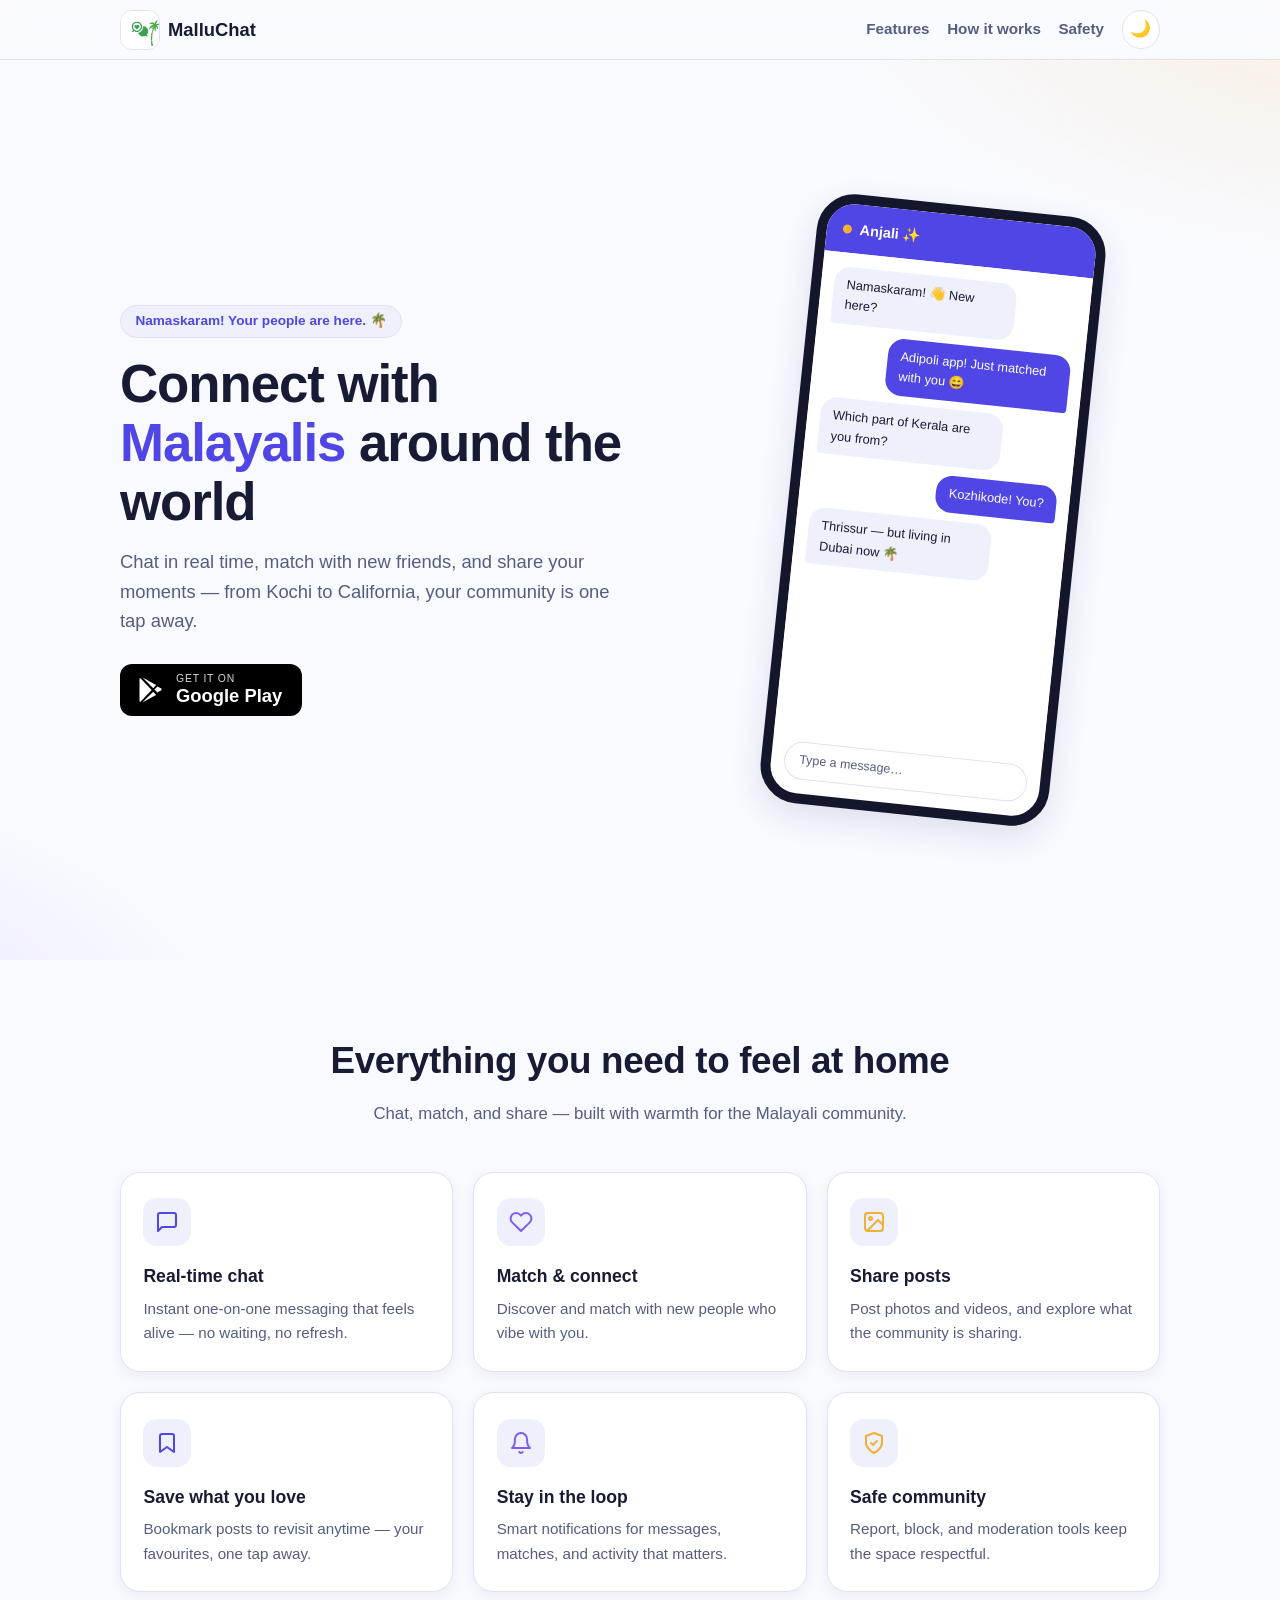
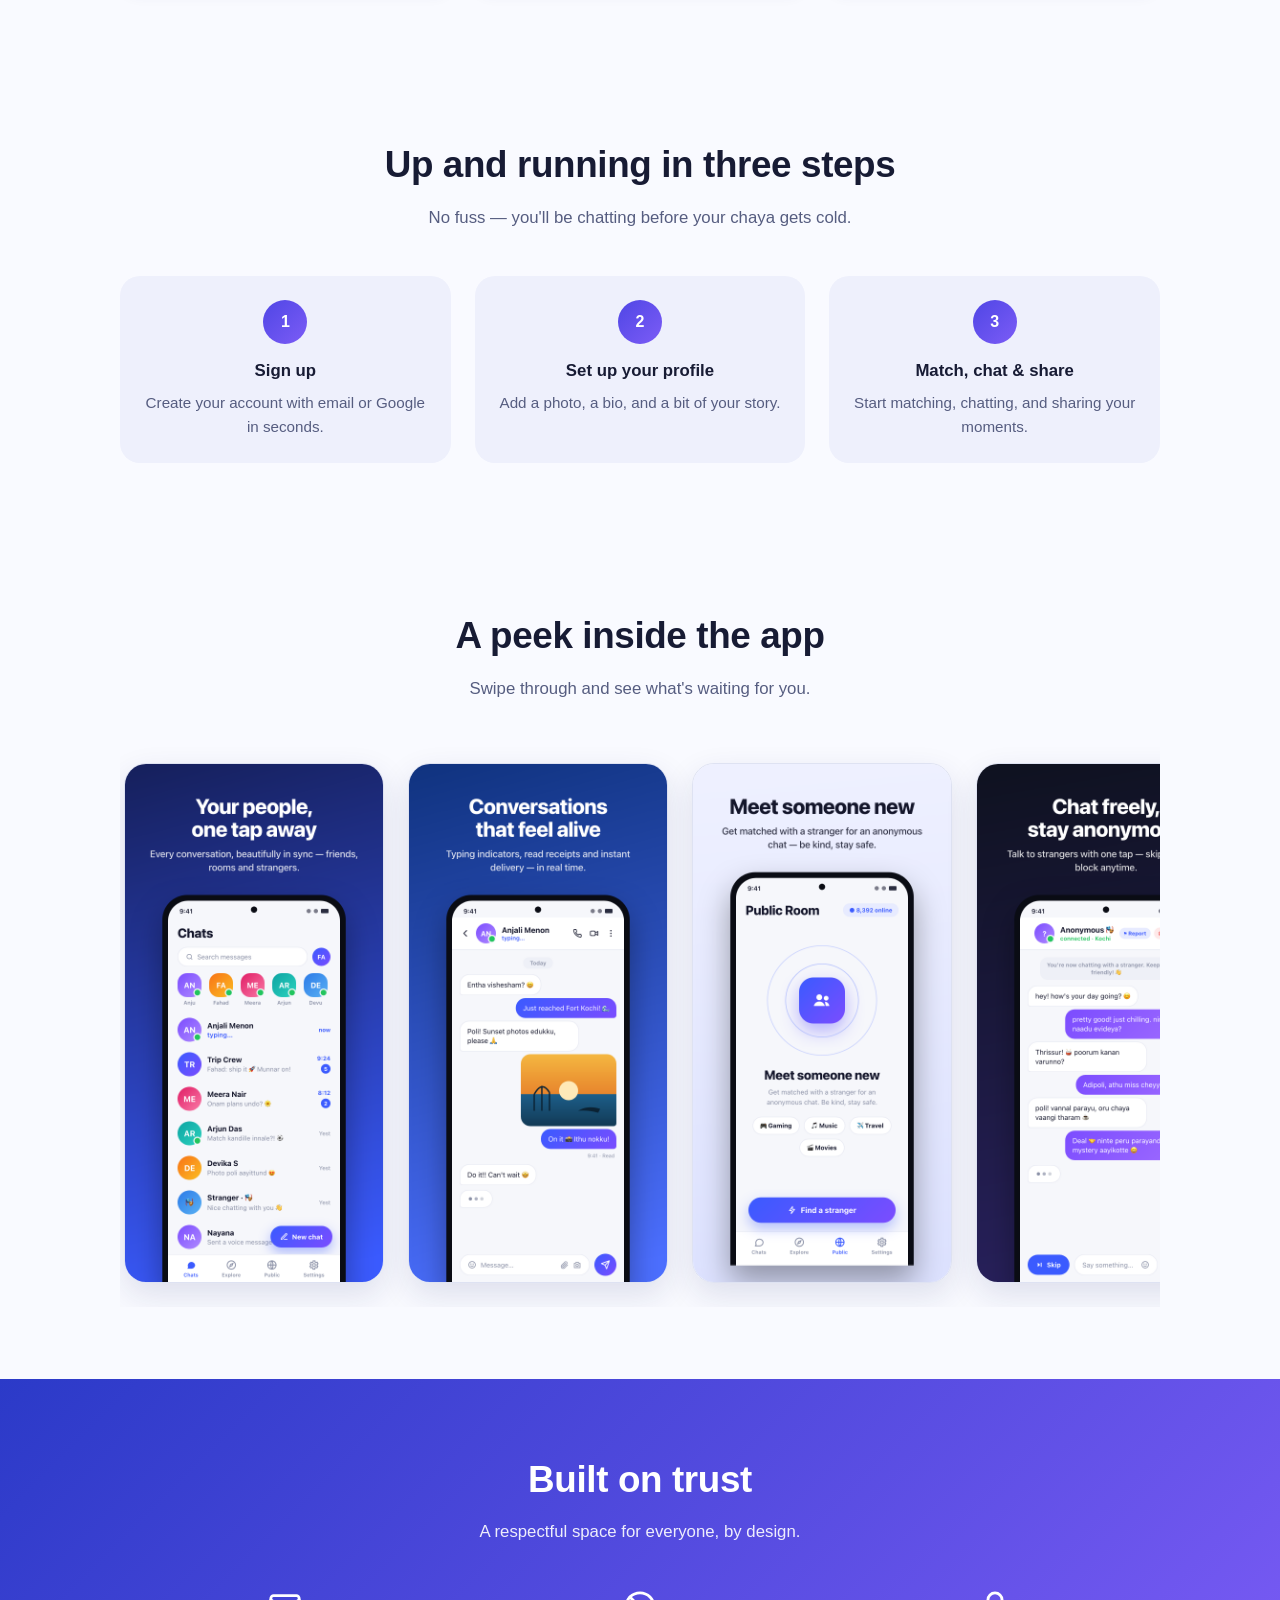
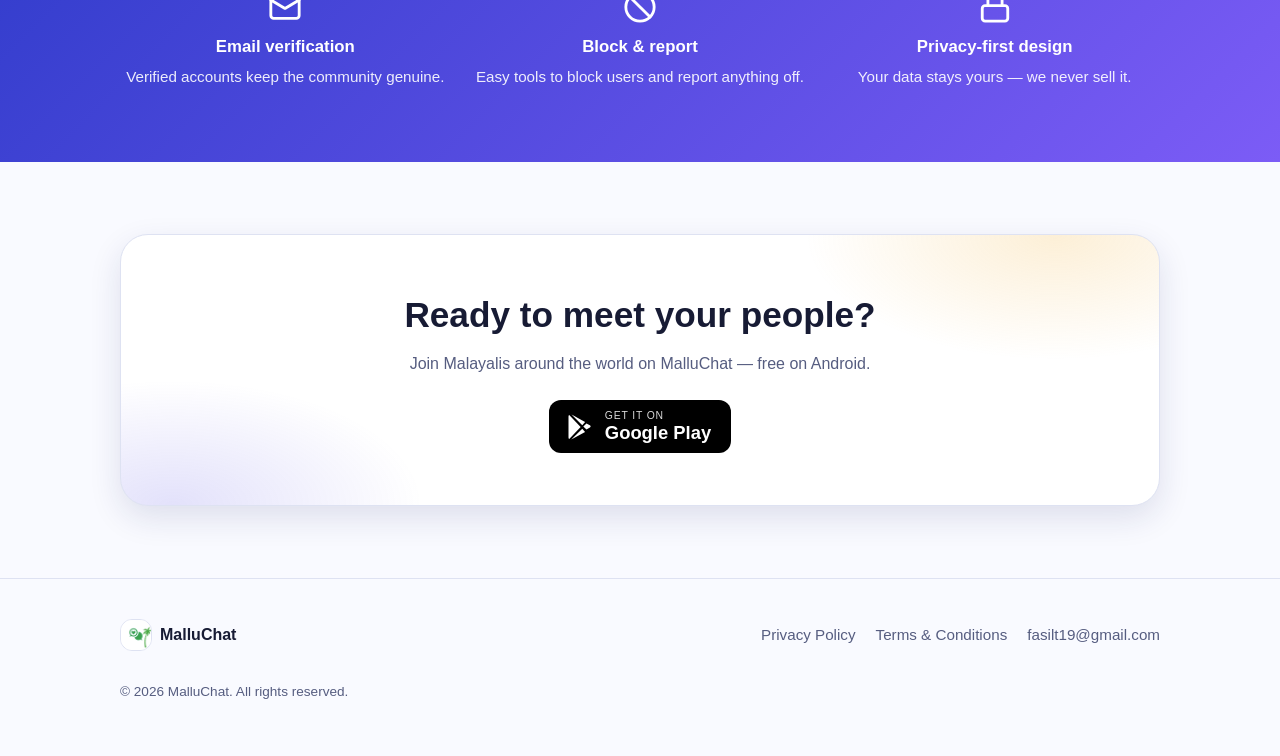
==== index.html @ 653e6903 "MalluChat landing page with privacy policy and terms pages Co-Authored-By: Claude Fable 5 <noreply@a" ====
<!doctype html>
<html lang="en">

<head>
  <meta charset="utf-8">
  <meta name="viewport" content="width=device-width, initial-scale=1">
  <title>MalluChat — Chat, Match &amp; Share with Malayalis Worldwide</title>
  <meta name="description" content="MalluChat is a social networking and real-time chat app for Malayalis to connect, match, and share moments — built for Kerala and the Malayali diaspora worldwide.">

  <meta property="og:title" content="MalluChat — Chat, Match &amp; Share with Malayalis Worldwide">
  <meta property="og:type" content="website">
  <meta property="og:description" content="Chat in real time, match with new friends, and share your moments with the Malayali community.">
  <meta property="og:image" content="img/malluchat.png">
  <meta property="og:image:alt" content="MalluChat logo — chat bubbles with a heart beside a coconut tree">

  <link rel="icon" href="/favicon.ico" sizes="any">
  <link rel="icon" href="img/icon-192.png" type="image/png" sizes="192x192">
  <link rel="apple-touch-icon" href="icon.png">
  <link rel="manifest" href="site.webmanifest">
  <meta name="theme-color" content="#4f46e5">

  <link rel="stylesheet" href="css/style.css">
  <link rel="stylesheet" href="css/malluchat.css">
</head>

<body>

  <header class="site-header">
    <div class="container">
      <a class="brand" href="index.html">
        <img src="img/malluchat.png" alt="MalluChat logo">
        MalluChat
      </a>
      <nav class="site-nav" aria-label="Main">
        <a class="nav-link" href="#features">Features</a>
        <a class="nav-link" href="#how-it-works">How it works</a>
        <a class="nav-link" href="#safety">Safety</a>
        <button class="theme-toggle" type="button" aria-label="Toggle dark mode" title="Toggle dark mode">🌙</button>
      </nav>
    </div>
  </header>

  <main>

    <!-- Hero -->
    <section class="hero">
      <div class="container">
        <div class="hero-copy">
          <span class="eyebrow">Namaskaram! Your people are here. 🌴</span>
          <h1>Connect with <span class="accent">Malayalis</span> around the world</h1>
          <p class="sub">Chat in real time, match with new friends, and share your moments — from Kochi to California, your community is one tap away.</p>
          <a class="play-badge" href="https://play.google.com/store/apps/details?id=com.tetraz.malluchat" target="_blank" rel="noopener" aria-label="Get MalluChat on Google Play">
            <svg viewBox="0 0 24 24" fill="currentColor" aria-hidden="true">
              <path d="M3.6 1.8c-.4.2-.6.7-.6 1.3v17.8c0 .6.2 1.1.6 1.3l9.8-10.2L3.6 1.8zm11.2 8.7L5.6 1.2l11.6 6.6-2.4 2.7zm3.6 3.6l2.9-1.6c.9-.5.9-1.4 0-1.9l-2.9-1.7-2.7 2.6 2.7 2.6zm-13 8.7l9.4-9.3 2.4 2.7-11.8 6.6z"/>
            </svg>
            <span class="lines"><small>Get it on</small><strong>Google Play</strong></span>
          </a>
        </div>

        <!-- Angled phone mockup (placeholder — swap .phone-chat contents for a real screenshot) -->
        <div class="phone" role="img" aria-label="Preview of a MalluChat conversation">
          <div class="phone-top"><span class="dot"></span> Anjali ✨</div>
          <div class="phone-chat">
            <div class="bubble them">Namaskaram! 👋 New here?</div>
            <div class="bubble me">Adipoli app! Just matched with you 😄</div>
            <div class="bubble them">Which part of Kerala are you from?</div>
            <div class="bubble me">Kozhikode! You?</div>
            <div class="bubble them">Thrissur — but living in Dubai now 🌴</div>
          </div>
          <div class="phone-input">Type a message…</div>
        </div>
      </div>
    </section>

    <!-- Features -->
    <section id="features">
      <div class="container">
        <div class="section-head reveal">
          <h2>Everything you need to feel at home</h2>
          <p>Chat, match, and share — built with warmth for the Malayali community.</p>
        </div>
        <div class="features-grid">
          <article class="feature-card reveal">
            <div class="feature-icon">
              <svg viewBox="0 0 24 24" fill="none" stroke="currentColor" stroke-width="2" stroke-linecap="round" stroke-linejoin="round" aria-hidden="true"><path d="M21 15a2 2 0 0 1-2 2H7l-4 4V5a2 2 0 0 1 2-2h14a2 2 0 0 1 2 2z"/></svg>
            </div>
            <h3>Real-time chat</h3>
            <p>Instant one-on-one messaging that feels alive — no waiting, no refresh.</p>
          </article>
          <article class="feature-card reveal">
            <div class="feature-icon">
              <svg viewBox="0 0 24 24" fill="none" stroke="currentColor" stroke-width="2" stroke-linecap="round" stroke-linejoin="round" aria-hidden="true"><path d="M20.8 4.6a5.5 5.5 0 0 0-7.8 0L12 5.7l-1-1.1a5.5 5.5 0 0 0-7.8 7.8l1 1L12 21l7.8-7.6 1-1a5.5 5.5 0 0 0 0-7.8z"/></svg>
            </div>
            <h3>Match &amp; connect</h3>
            <p>Discover and match with new people who vibe with you.</p>
          </article>
          <article class="feature-card reveal">
            <div class="feature-icon">
              <svg viewBox="0 0 24 24" fill="none" stroke="currentColor" stroke-width="2" stroke-linecap="round" stroke-linejoin="round" aria-hidden="true"><rect x="3" y="3" width="18" height="18" rx="3"/><circle cx="8.5" cy="8.5" r="1.5"/><path d="m21 15-5-5L5 21"/></svg>
            </div>
            <h3>Share posts</h3>
            <p>Post photos and videos, and explore what the community is sharing.</p>
          </article>
          <article class="feature-card reveal">
            <div class="feature-icon">
              <svg viewBox="0 0 24 24" fill="none" stroke="currentColor" stroke-width="2" stroke-linecap="round" stroke-linejoin="round" aria-hidden="true"><path d="M19 21l-7-5-7 5V5a2 2 0 0 1 2-2h10a2 2 0 0 1 2 2z"/></svg>
            </div>
            <h3>Save what you love</h3>
            <p>Bookmark posts to revisit anytime — your favourites, one tap away.</p>
          </article>
          <article class="feature-card reveal">
            <div class="feature-icon">
              <svg viewBox="0 0 24 24" fill="none" stroke="currentColor" stroke-width="2" stroke-linecap="round" stroke-linejoin="round" aria-hidden="true"><path d="M18 8a6 6 0 1 0-12 0c0 7-3 9-3 9h18s-3-2-3-9"/><path d="M13.7 21a2 2 0 0 1-3.4 0"/></svg>
            </div>
            <h3>Stay in the loop</h3>
            <p>Smart notifications for messages, matches, and activity that matters.</p>
          </article>
          <article class="feature-card reveal">
            <div class="feature-icon">
              <svg viewBox="0 0 24 24" fill="none" stroke="currentColor" stroke-width="2" stroke-linecap="round" stroke-linejoin="round" aria-hidden="true"><path d="M12 22s8-4 8-10V5l-8-3-8 3v7c0 6 8 10 8 10z"/><path d="m9 12 2 2 4-4"/></svg>
            </div>
            <h3>Safe community</h3>
            <p>Report, block, and moderation tools keep the space respectful.</p>
          </article>
        </div>
      </div>
    </section>

    <!-- How it works -->
    <section id="how-it-works">
      <div class="container">
        <div class="section-head reveal">
          <h2>Up and running in three steps</h2>
          <p>No fuss — you'll be chatting before your chaya gets cold.</p>
        </div>
        <div class="steps">
          <div class="step reveal">
            <div class="step-num">1</div>
            <h3>Sign up</h3>
            <p>Create your account with email or Google in seconds.</p>
          </div>
          <div class="step reveal">
            <div class="step-num">2</div>
            <h3>Set up your profile</h3>
            <p>Add a photo, a bio, and a bit of your story.</p>
          </div>
          <div class="step reveal">
            <div class="step-num">3</div>
            <h3>Match, chat &amp; share</h3>
            <p>Start matching, chatting, and sharing your moments.</p>
          </div>
        </div>
      </div>
    </section>

    <!-- Screenshots -->
    <section id="screenshots">
      <div class="container">
        <div class="section-head reveal">
          <h2>A peek inside the app</h2>
          <p>Swipe through and see what's waiting for you.</p>
        </div>
        <div class="carousel" tabindex="0" aria-label="App screenshots carousel">
          <img class="shot" src="marketing/1-chat-list.png" alt="MalluChat chat list screen — all your conversations in one place" loading="lazy" width="1080" height="2160">
          <img class="shot" src="marketing/2-chat-conversation.png" alt="Chat conversation screen with typing indicators, read receipts, and instant delivery" loading="lazy" width="1080" height="2160">
          <img class="shot" src="marketing/3-public-room.png" alt="Public room screen — group conversations with the community" loading="lazy" width="1080" height="2160">
          <img class="shot" src="marketing/4-random-chat.png" alt="Random chat screen — get matched and meet someone new" loading="lazy" width="1080" height="2160">
          <img class="shot" src="marketing/5-explore-posts.png" alt="Explore posts screen — photos and moments shared by the community" loading="lazy" width="1080" height="2160">
          <img class="shot" src="marketing/6-explore-reels.png" alt="Explore reels screen — short videos from the community" loading="lazy" width="1080" height="2160">
        </div>
      </div>
    </section>

    <!-- Safety strip -->
    <section id="safety" class="safety">
      <div class="container">
        <div class="section-head reveal">
          <h2>Built on trust</h2>
          <p>A respectful space for everyone, by design.</p>
        </div>
        <div class="safety-items">
          <div class="safety-item reveal">
            <svg viewBox="0 0 24 24" fill="none" stroke="currentColor" stroke-width="2" stroke-linecap="round" stroke-linejoin="round" aria-hidden="true"><rect x="2" y="4" width="20" height="16" rx="2"/><path d="m22 7-10 6L2 7"/></svg>
            <h3>Email verification</h3>
            <p>Verified accounts keep the community genuine.</p>
          </div>
          <div class="safety-item reveal">
            <svg viewBox="0 0 24 24" fill="none" stroke="currentColor" stroke-width="2" stroke-linecap="round" stroke-linejoin="round" aria-hidden="true"><circle cx="12" cy="12" r="10"/><path d="m4.9 4.9 14.2 14.2"/></svg>
            <h3>Block &amp; report</h3>
            <p>Easy tools to block users and report anything off.</p>
          </div>
          <div class="safety-item reveal">
            <svg viewBox="0 0 24 24" fill="none" stroke="currentColor" stroke-width="2" stroke-linecap="round" stroke-linejoin="round" aria-hidden="true"><rect x="3" y="11" width="18" height="11" rx="2"/><path d="M7 11V7a5 5 0 0 1 10 0v4"/></svg>
            <h3>Privacy-first design</h3>
            <p>Your data stays yours — we never sell it.</p>
          </div>
        </div>
      </div>
    </section>

    <!-- Download CTA -->
    <section class="download-cta">
      <div class="container">
        <div class="banner reveal">
          <h2>Ready to meet your people?</h2>
          <p>Join Malayalis around the world on MalluChat — free on Android.</p>
          <a class="play-badge" href="https://play.google.com/store/apps/details?id=com.tetraz.malluchat" target="_blank" rel="noopener" aria-label="Get MalluChat on Google Play">
            <svg viewBox="0 0 24 24" fill="currentColor" aria-hidden="true">
              <path d="M3.6 1.8c-.4.2-.6.7-.6 1.3v17.8c0 .6.2 1.1.6 1.3l9.8-10.2L3.6 1.8zm11.2 8.7L5.6 1.2l11.6 6.6-2.4 2.7zm3.6 3.6l2.9-1.6c.9-.5.9-1.4 0-1.9l-2.9-1.7-2.7 2.6 2.7 2.6zm-13 8.7l9.4-9.3 2.4 2.7-11.8 6.6z"/>
            </svg>
            <span class="lines"><small>Get it on</small><strong>Google Play</strong></span>
          </a>
        </div>
      </div>
    </section>

  </main>

  <footer class="site-footer">
    <div class="container">
      <a class="brand" href="index.html">
        <img src="img/malluchat.png" alt="MalluChat logo">
        MalluChat
      </a>
      <nav class="footer-links" aria-label="Footer">
        <a href="privacy.html">Privacy Policy</a>
        <a href="terms.html">Terms &amp; Conditions</a>
        <a href="mailto:fasilt19@gmail.com">fasilt19@gmail.com</a>
      </nav>
      <p class="footer-copy">© 2026 MalluChat. All rights reserved.</p>
    </div>
  </footer>

  <script src="js/malluchat.js"></script>
</body>

</html>
---- css/style.css ----
/*! HTML5 Boilerplate v9.0.1 | MIT License | https://html5boilerplate.com/ */

/* main.css 3.0.0 | MIT License | https://github.com/h5bp/main.css#readme */
/*
 * What follows is the result of much research on cross-browser styling.
 * Credit left inline and big thanks to Nicolas Gallagher, Jonathan Neal,
 * Kroc Camen, and the H5BP dev community and team.
 */

/* ==========================================================================
   Base styles: opinionated defaults
   ========================================================================== */

html {
  color: #222;
  font-size: 1em;
  line-height: 1.4;
}

/*
 * Remove text-shadow in selection highlight:
 * https://twitter.com/miketaylr/status/12228805301
 *
 * Customize the background color to match your design.
 */

::-moz-selection {
  background: #b3d4fc;
  text-shadow: none;
}

::selection {
  background: #b3d4fc;
  text-shadow: none;
}

/*
 * A better looking default horizontal rule
 */

hr {
  display: block;
  height: 1px;
  border: 0;
  border-top: 1px solid #ccc;
  margin: 1em 0;
  padding: 0;
}

/*
 * Remove the gap between audio, canvas, iframes,
 * images, videos and the bottom of their containers:
 * https://github.com/h5bp/html5-boilerplate/issues/440
 */

audio,
canvas,
iframe,
img,
svg,
video {
  vertical-align: middle;
}

/*
 * Remove default fieldset styles.
 */

fieldset {
  border: 0;
  margin: 0;
  padding: 0;
}

/*
 * Allow only vertical resizing of textareas.
 */

textarea {
  resize: vertical;
}

/* ==========================================================================
   Author's custom styles
   ========================================================================== */

/* ==========================================================================
   Helper classes
   ========================================================================== */

/*
 * Hide visually and from screen readers
 */

.hidden,
[hidden] {
  display: none !important;
}

/*
 * Hide only visually, but have it available for screen readers:
 * https://snook.ca/archives/html_and_css/hiding-content-for-accessibility
 *
 * 1. For long content, line feeds are not interpreted as spaces and small width
 *    causes content to wrap 1 word per line:
 *    https://medium.com/@jessebeach/beware-smushed-off-screen-accessible-text-5952a4c2cbfe
 */

.visually-hidden {
  border: 0;
  clip: rect(0, 0, 0, 0);
  height: 1px;
  margin: -1px;
  overflow: hidden;
  padding: 0;
  position: absolute;
  white-space: nowrap;
  width: 1px;
  /* 1 */
}

/*
 * Extends the .visually-hidden class to allow the element
 * to be focusable when navigated to via the keyboard:
 * https://www.drupal.org/node/897638
 */

.visually-hidden.focusable:active,
.visually-hidden.focusable:focus {
  clip: auto;
  height: auto;
  margin: 0;
  overflow: visible;
  position: static;
  white-space: inherit;
  width: auto;
}

/*
 * Hide visually and from screen readers, but maintain layout
 */

.invisible {
  visibility: hidden;
}

/*
 * Clearfix: contain floats
 *
 * The use of `table` rather than `block` is only necessary if using
 * `::before` to contain the top-margins of child elements.
 */

.clearfix::before,
.clearfix::after {
  content: "";
  display: table;
}

.clearfix::after {
  clear: both;
}

/* ==========================================================================
   EXAMPLE Media Queries for Responsive Design.
   These examples override the primary ('mobile first') styles.
   Modify as content requires.
   ========================================================================== */

@media only screen and (min-width: 35em) {
  /* Style adjustments for viewports that meet the condition */
}

@media print,
  (-webkit-min-device-pixel-ratio: 1.25),
  (min-resolution: 1.25dppx),
  (min-resolution: 120dpi) {
  /* Style adjustments for high resolution devices */
}

/* ==========================================================================
   Print styles.
   Inlined to avoid the additional HTTP request:
   https://www.phpied.com/delay-loading-your-print-css/
   ========================================================================== */

@media print {
  *,
  *::before,
  *::after {
    background: #fff !important;
    color: #000 !important;
    /* Black prints faster */
    box-shadow: none !important;
    text-shadow: none !important;
  }

  a,
  a:visited {
    text-decoration: underline;
  }

  a[href]::after {
    content: " (" attr(href) ")";
  }

  abbr[title]::after {
    content: " (" attr(title) ")";
  }

  /*
   * Don't show links that are fragment identifiers,
   * or use the `javascript:` pseudo protocol
   */
  a[href^="#"]::after,
  a[href^="javascript:"]::after {
    content: "";
  }

  pre {
    white-space: pre-wrap !important;
  }

  pre,
  blockquote {
    border: 1px solid #999;
    page-break-inside: avoid;
  }

  tr,
  img {
    page-break-inside: avoid;
  }

  p,
  h2,
  h3 {
    orphans: 3;
    widows: 3;
  }

  h2,
  h3 {
    page-break-after: avoid;
  }
}
---- css/malluchat.css ----
/* MalluChat landing page styles */

:root {
  --primary: #4f46e5;
  --primary-dark: #2b3ac8;
  --accent: #7c5cf6;
  --gold: #f2b035;
  --ink: #171b34;
  --muted: #565d80;
  --bg: #f9faff;
  --surface: #ffffff;
  --surface-2: #eef0fc;
  --border: #dee2f2;
  --shadow: 0 12px 32px rgba(28, 34, 100, 0.12);
  --radius: 20px;
  color-scheme: light;
}

@media (prefers-color-scheme: dark) {
  :root {
    --ink: #e8eaf6;
    --muted: #9ba3c9;
    --bg: #0d1226;
    --surface: #151b38;
    --surface-2: #1b2348;
    --border: #2a3462;
    --shadow: 0 12px 32px rgba(0, 0, 0, 0.45);
    color-scheme: dark;
  }
}

:root[data-theme="light"] {
  --ink: #171b34;
  --muted: #565d80;
  --bg: #f9faff;
  --surface: #ffffff;
  --surface-2: #eef0fc;
  --border: #dee2f2;
  --shadow: 0 12px 32px rgba(28, 34, 100, 0.12);
  color-scheme: light;
}

:root[data-theme="dark"] {
  --ink: #e8eaf6;
  --muted: #9ba3c9;
  --bg: #0d1226;
  --surface: #151b38;
  --surface-2: #1b2348;
  --border: #2a3462;
  --shadow: 0 12px 32px rgba(0, 0, 0, 0.45);
  color-scheme: dark;
}

* { box-sizing: border-box; }

html { scroll-behavior: smooth; }

body {
  margin: 0;
  font-family: -apple-system, BlinkMacSystemFont, "Segoe UI", Roboto, "Helvetica Neue", Arial, sans-serif;
  color: var(--ink);
  background: var(--bg);
  line-height: 1.6;
}

img { max-width: 100%; }

a { color: var(--accent); }

.container {
  max-width: 1080px;
  margin: 0 auto;
  padding: 0 1.25rem;
}

/* ---------- Header ---------- */

.site-header {
  position: sticky;
  top: 0;
  z-index: 50;
  background: color-mix(in srgb, var(--bg) 85%, transparent);
  backdrop-filter: blur(10px);
  border-bottom: 1px solid var(--border);
}

.site-header .container {
  display: flex;
  align-items: center;
  gap: 1rem;
  padding-top: 0.6rem;
  padding-bottom: 0.6rem;
}

.brand {
  display: flex;
  align-items: center;
  gap: 0.5rem;
  font-weight: 800;
  font-size: 1.15rem;
  color: var(--ink);
  text-decoration: none;
}

.brand img {
  width: 40px;
  height: 40px;
  border-radius: 12px;
  background: #ffffff;
  border: 1px solid var(--border);
}

.site-nav {
  margin-left: auto;
  display: flex;
  align-items: center;
  gap: 1.1rem;
}

.site-nav a {
  color: var(--muted);
  text-decoration: none;
  font-weight: 600;
  font-size: 0.95rem;
}

.site-nav a:hover { color: var(--primary); }

@media (max-width: 640px) {
  .site-nav a.nav-link { display: none; }
}

.theme-toggle {
  border: 1px solid var(--border);
  background: var(--surface);
  color: var(--ink);
  border-radius: 999px;
  width: 2.4rem;
  height: 2.4rem;
  font-size: 1.05rem;
  cursor: pointer;
  line-height: 1;
}

/* ---------- Hero ---------- */

.hero {
  overflow: hidden;
  background:
    radial-gradient(60rem 30rem at 110% -10%, color-mix(in srgb, var(--gold) 18%, transparent), transparent 60%),
    radial-gradient(50rem 28rem at -20% 110%, color-mix(in srgb, var(--accent) 16%, transparent), transparent 60%);
}

.hero .container {
  display: grid;
  grid-template-columns: 1.1fr 0.9fr;
  align-items: center;
  gap: 2rem;
  padding-top: 4.5rem;
  padding-bottom: 4.5rem;
}

@media (max-width: 820px) {
  .hero .container { grid-template-columns: 1fr; text-align: center; }
  .hero-copy { display: flex; flex-direction: column; align-items: center; }
}

.eyebrow {
  display: inline-block;
  background: var(--surface-2);
  color: var(--primary);
  border: 1px solid var(--border);
  font-weight: 700;
  font-size: 0.85rem;
  padding: 0.3rem 0.9rem;
  border-radius: 999px;
  margin-bottom: 1rem;
}

.hero h1 {
  font-size: clamp(2.1rem, 5vw, 3.3rem);
  line-height: 1.12;
  margin: 0 0 1rem;
  letter-spacing: -0.02em;
}

.hero h1 .accent { color: var(--primary); }

.hero p.sub {
  color: var(--muted);
  font-size: 1.15rem;
  max-width: 32rem;
  margin: 0 0 1.75rem;
}

.play-badge {
  display: inline-flex;
  align-items: center;
  gap: 0.75rem;
  background: #000;
  color: #fff;
  text-decoration: none;
  border-radius: 12px;
  padding: 0.6rem 1.25rem 0.6rem 1rem;
  transition: transform 0.15s ease;
}

.play-badge:hover { transform: translateY(-2px); }

.play-badge svg { width: 28px; height: 28px; }

.play-badge .lines { line-height: 1.15; text-align: left; }
.play-badge .lines small { display: block; font-size: 0.65rem; letter-spacing: 0.08em; text-transform: uppercase; opacity: 0.85; }
.play-badge .lines strong { font-size: 1.15rem; }

/* ---------- Phone mockup ---------- */

.phone {
  width: min(290px, 78vw);
  margin: 0 auto;
  aspect-ratio: 9 / 19;
  border-radius: 38px;
  border: 10px solid #14162b;
  background: var(--surface);
  box-shadow: var(--shadow);
  overflow: hidden;
  display: flex;
  flex-direction: column;
}

.hero .phone { transform: rotate(6deg); }

.phone-top {
  background: var(--primary);
  color: #fff;
  padding: 0.9rem 1rem 0.7rem;
  font-weight: 700;
  font-size: 0.9rem;
  display: flex;
  align-items: center;
  gap: 0.5rem;
}

.phone-top .dot { width: 9px; height: 9px; border-radius: 50%; background: var(--gold); }

.phone-chat {
  flex: 1;
  padding: 0.9rem 0.8rem;
  display: flex;
  flex-direction: column;
  gap: 0.55rem;
  background: var(--surface);
}

.bubble {
  max-width: 75%;
  padding: 0.5rem 0.8rem;
  border-radius: 16px;
  font-size: 0.8rem;
}

.bubble.them { background: var(--surface-2); color: var(--ink); border-bottom-left-radius: 4px; align-self: flex-start; }
.bubble.me { background: var(--primary); color: #fff; border-bottom-right-radius: 4px; align-self: flex-end; }

.phone-input {
  margin: 0.5rem 0.8rem 0.9rem;
  border: 1px solid var(--border);
  border-radius: 999px;
  padding: 0.5rem 0.9rem;
  color: var(--muted);
  font-size: 0.78rem;
}

/* ---------- Sections ---------- */

section { padding: 4.5rem 0; }

.section-head { text-align: center; max-width: 40rem; margin: 0 auto 2.75rem; }

.section-head h2 {
  font-size: clamp(1.6rem, 3.5vw, 2.3rem);
  margin: 0 0 0.6rem;
  letter-spacing: -0.01em;
}

.section-head p { color: var(--muted); margin: 0; font-size: 1.05rem; }

/* Features */

.features-grid {
  display: grid;
  grid-template-columns: repeat(auto-fit, minmax(260px, 1fr));
  gap: 1.25rem;
}

.feature-card {
  background: var(--surface);
  border: 1px solid var(--border);
  border-radius: var(--radius);
  padding: 1.6rem 1.4rem;
  box-shadow: 0 4px 14px rgba(28, 34, 100, 0.06);
  transition: transform 0.2s ease, box-shadow 0.2s ease;
}

.feature-card:hover { transform: translateY(-4px); box-shadow: var(--shadow); }

.feature-icon {
  width: 48px;
  height: 48px;
  border-radius: 14px;
  display: grid;
  place-items: center;
  margin-bottom: 1rem;
  background: var(--surface-2);
  color: var(--primary);
}

.feature-icon svg { width: 24px; height: 24px; }

.feature-card:nth-child(3n+2) .feature-icon { color: var(--accent); }
.feature-card:nth-child(3n) .feature-icon { color: var(--gold); }

.feature-card h3 { margin: 0 0 0.4rem; font-size: 1.1rem; }
.feature-card p { margin: 0; color: var(--muted); font-size: 0.95rem; }

/* How it works */

.steps {
  display: grid;
  grid-template-columns: repeat(auto-fit, minmax(240px, 1fr));
  gap: 1.5rem;
  counter-reset: step;
}

.step {
  text-align: center;
  padding: 1.5rem 1.25rem;
  border-radius: var(--radius);
  background: var(--surface-2);
}

.step-num {
  width: 44px;
  height: 44px;
  margin: 0 auto 0.9rem;
  border-radius: 50%;
  display: grid;
  place-items: center;
  font-weight: 800;
  color: #fff;
  background: linear-gradient(135deg, var(--primary), var(--accent));
}

.step h3 { margin: 0 0 0.35rem; font-size: 1.05rem; }
.step p { margin: 0; color: var(--muted); font-size: 0.95rem; }

/* Screenshots carousel */

.carousel {
  display: flex;
  gap: 1.5rem;
  overflow-x: auto;
  padding: 1rem 0.25rem 1.5rem;
  scroll-snap-type: x mandatory;
  -webkit-overflow-scrolling: touch;
}

.carousel .shot {
  flex: 0 0 auto;
  width: min(260px, 70vw);
  height: auto;
  aspect-ratio: 1 / 2;
  border-radius: 22px;
  border: 1px solid var(--border);
  box-shadow: var(--shadow);
  scroll-snap-align: center;
}

/* Safety strip */

.safety {
  background: linear-gradient(135deg, var(--primary-dark), var(--accent));
  color: #fff;
}

.safety .section-head h2, .safety .section-head p { color: #fff; }
.safety .section-head p { opacity: 0.9; }

.safety-items {
  display: grid;
  grid-template-columns: repeat(auto-fit, minmax(240px, 1fr));
  gap: 1.5rem;
  text-align: center;
}

.safety-item h3 { margin: 0.6rem 0 0.3rem; font-size: 1.05rem; }
.safety-item p { margin: 0; opacity: 0.9; font-size: 0.95rem; }
.safety-item svg { width: 34px; height: 34px; }

/* Download CTA */

.download-cta .banner {
  background: var(--surface);
  border: 1px solid var(--border);
  border-radius: 28px;
  box-shadow: var(--shadow);
  text-align: center;
  padding: 3.25rem 1.5rem;
  background-image:
    radial-gradient(24rem 12rem at 90% 0%, color-mix(in srgb, var(--gold) 20%, transparent), transparent 65%),
    radial-gradient(24rem 12rem at 5% 100%, color-mix(in srgb, var(--primary) 16%, transparent), transparent 65%);
}

.download-cta h2 { font-size: clamp(1.6rem, 3.5vw, 2.2rem); margin: 0 0 0.5rem; }
.download-cta p { color: var(--muted); margin: 0 0 1.5rem; }

/* ---------- Footer ---------- */

.site-footer {
  border-top: 1px solid var(--border);
  padding: 2.5rem 0;
  color: var(--muted);
  font-size: 0.95rem;
}

.site-footer .container {
  display: flex;
  flex-wrap: wrap;
  align-items: center;
  gap: 1rem 2rem;
}

.site-footer .brand { font-size: 1rem; }
.site-footer .brand img { width: 32px; height: 32px; }

.footer-links { display: flex; flex-wrap: wrap; gap: 1.25rem; margin-left: auto; }
.footer-links a { color: var(--muted); text-decoration: none; }
.footer-links a:hover { color: var(--primary); }

.footer-copy { width: 100%; font-size: 0.85rem; }

/* ---------- Legal pages ---------- */

.legal { padding: 3rem 0 4rem; }

.legal-body {
  max-width: 760px;
  margin: 0 auto;
  background: var(--surface);
  border: 1px solid var(--border);
  border-radius: var(--radius);
  padding: clamp(1.5rem, 4vw, 3rem);
}

.legal-body h1 { font-size: clamp(1.8rem, 4vw, 2.4rem); margin-top: 0; letter-spacing: -0.01em; }
.legal-body h2 { font-size: 1.25rem; margin-top: 2.2rem; }
.legal-body h3 { font-size: 1.05rem; margin-top: 1.6rem; }
.legal-body p, .legal-body li { color: var(--muted); }
.legal-body strong { color: var(--ink); }
.legal-body .updated { font-weight: 700; color: var(--ink); }

/* ---------- Scroll reveal ---------- */

.reveal {
  opacity: 0;
  transform: translateY(22px);
  transition: opacity 0.6s ease, transform 0.6s ease;
}

.reveal.visible { opacity: 1; transform: none; }

@media (prefers-reduced-motion: reduce) {
  html { scroll-behavior: auto; }
  .reveal { opacity: 1; transform: none; transition: none; }
  .feature-card, .play-badge { transition: none; }
}
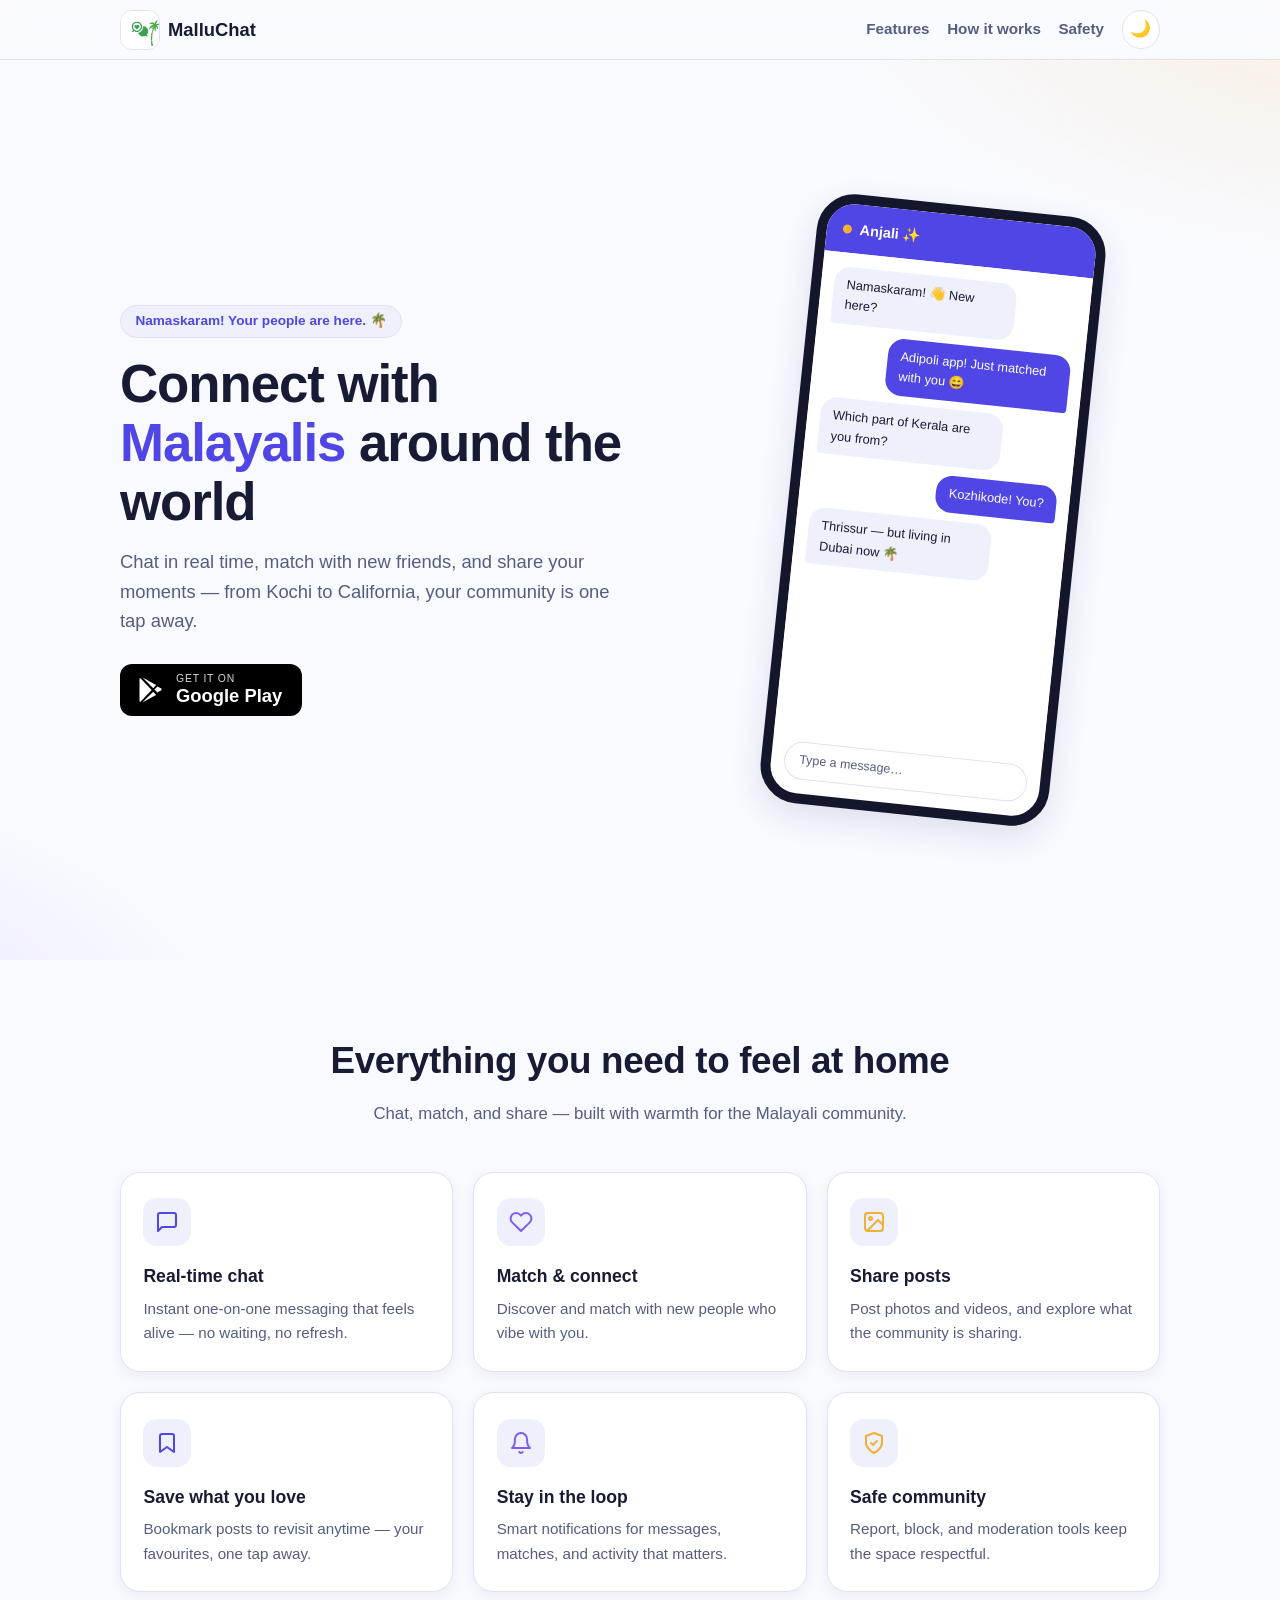
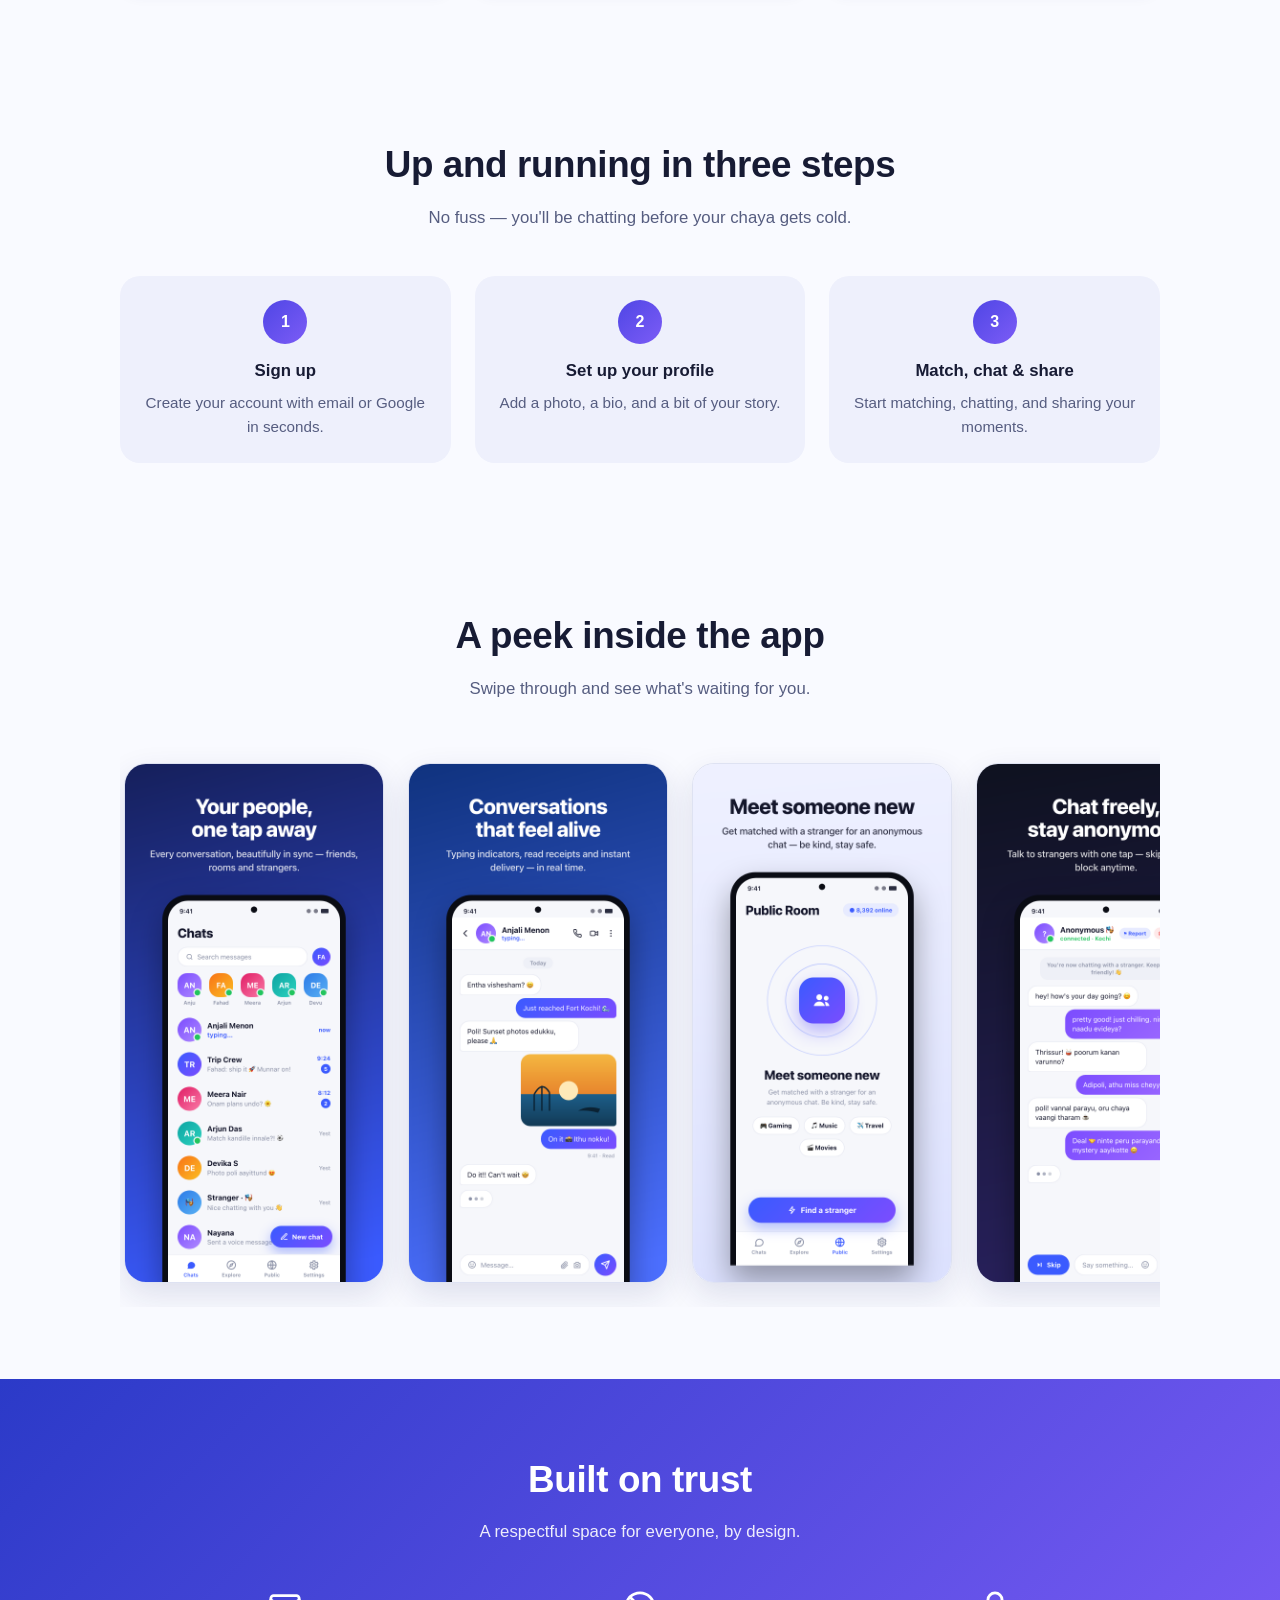
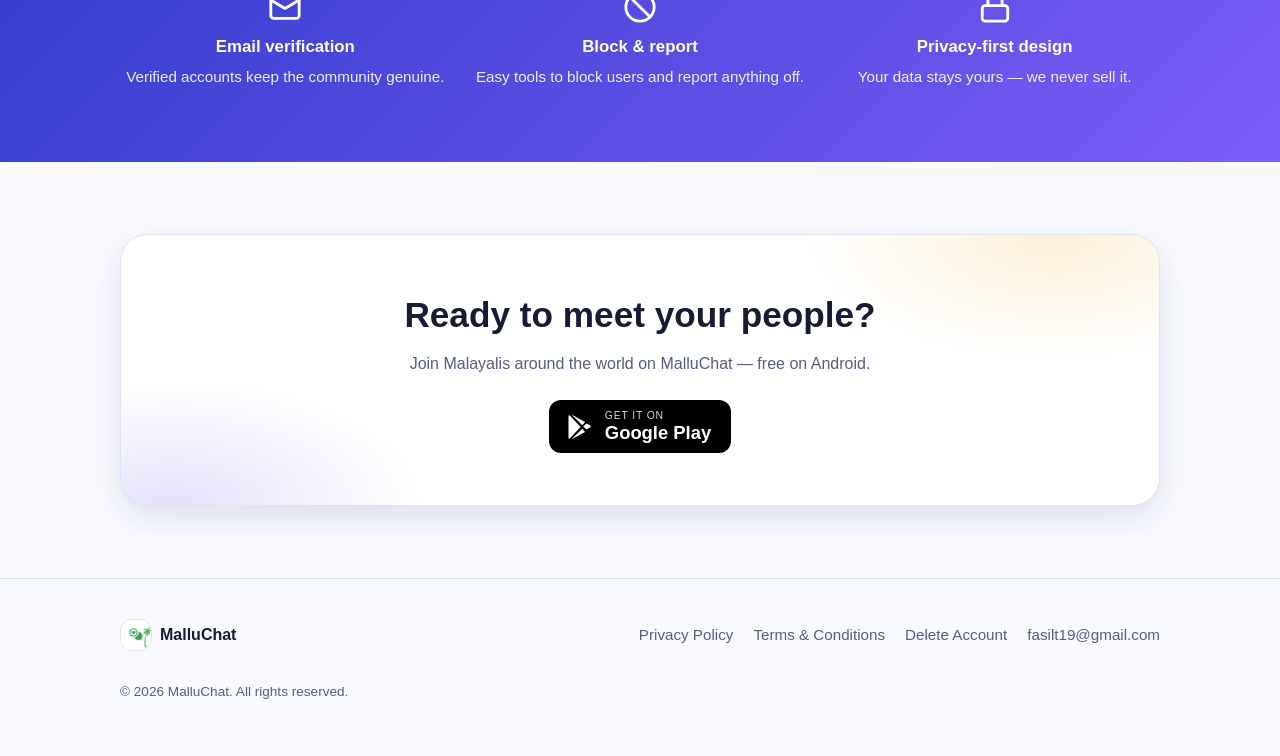
==== commit 0d674cd6: "Add delete account page with in-app deletion steps Co-Authored-By: Claude Fable 5 <noreply@anthropic" ====
--- a/index.html
+++ b/index.html
@@ -225,6 +225,7 @@
       <nav class="footer-links" aria-label="Footer">
         <a href="privacy.html">Privacy Policy</a>
         <a href="terms.html">Terms &amp; Conditions</a>
+        <a href="delete-account.html">Delete Account</a>
         <a href="mailto:fasilt19@gmail.com">fasilt19@gmail.com</a>
       </nav>
       <p class="footer-copy">© 2026 MalluChat. All rights reserved.</p>
